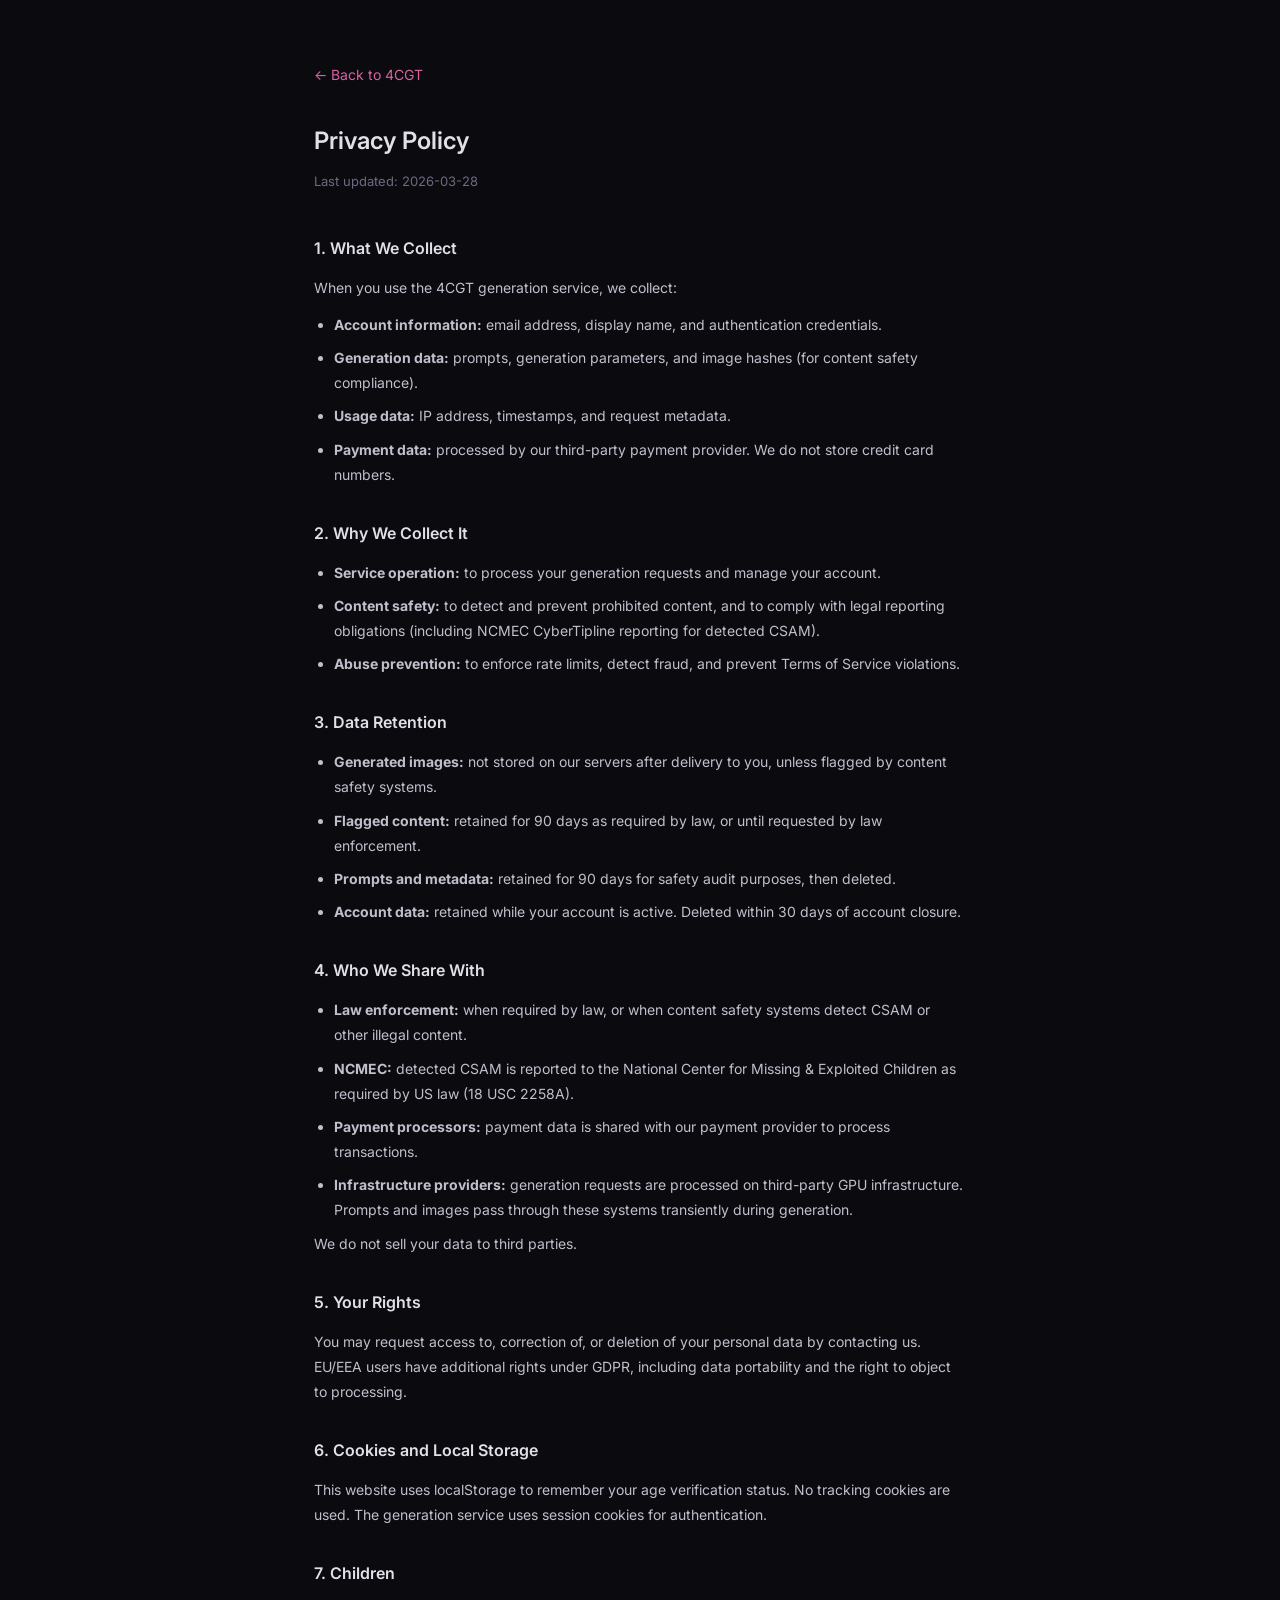
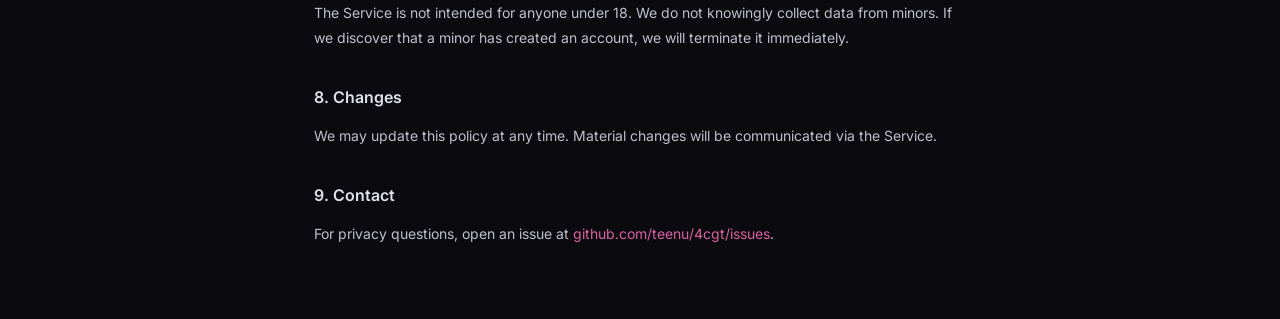
==== privacy.html @ 09c4e59b "feat: add age gate, legal pages, and AGPL source link - 18+ age verification modal (localStorage-bas" ====
<!DOCTYPE html>
<html lang="en">
<head>
<meta charset="UTF-8">
<meta name="viewport" content="width=device-width, initial-scale=1.0">
<title>Privacy Policy — 4CGT</title>
<link rel="preconnect" href="https://fonts.googleapis.com">
<link rel="preconnect" href="https://fonts.gstatic.com" crossorigin>
<link href="https://fonts.googleapis.com/css2?family=Inter:wght@300;400;500;600&display=swap" rel="stylesheet">
<style>
*{margin:0;padding:0;box-sizing:border-box}
body{font-family:'Inter',system-ui,sans-serif;background:#0a0a0f;color:#e0e0e8;line-height:1.8}
.container{max-width:700px;margin:0 auto;padding:60px 24px}
h1{font-size:24px;font-weight:600;margin-bottom:8px}
.updated{color:#6b6b80;font-size:13px;margin-bottom:40px}
h2{font-size:16px;font-weight:600;margin:32px 0 12px}
p,li{font-size:14px;color:#c0c0cc;margin-bottom:12px}
ul{padding-left:20px}
li{margin-bottom:8px}
a{color:#db61a2;text-decoration:none}
a:hover{text-decoration:underline}
.back{display:inline-block;margin-bottom:32px;font-size:14px}
</style>
</head>
<body>
<div class="container">
<a href="/" class="back">&larr; Back to 4CGT</a>
<h1>Privacy Policy</h1>
<p class="updated">Last updated: 2026-03-28</p>

<h2>1. What We Collect</h2>
<p>When you use the 4CGT generation service, we collect:</p>
<ul>
<li><strong>Account information:</strong> email address, display name, and authentication credentials.</li>
<li><strong>Generation data:</strong> prompts, generation parameters, and image hashes (for content safety compliance).</li>
<li><strong>Usage data:</strong> IP address, timestamps, and request metadata.</li>
<li><strong>Payment data:</strong> processed by our third-party payment provider. We do not store credit card numbers.</li>
</ul>

<h2>2. Why We Collect It</h2>
<ul>
<li><strong>Service operation:</strong> to process your generation requests and manage your account.</li>
<li><strong>Content safety:</strong> to detect and prevent prohibited content, and to comply with legal reporting obligations (including NCMEC CyberTipline reporting for detected CSAM).</li>
<li><strong>Abuse prevention:</strong> to enforce rate limits, detect fraud, and prevent Terms of Service violations.</li>
</ul>

<h2>3. Data Retention</h2>
<ul>
<li><strong>Generated images:</strong> not stored on our servers after delivery to you, unless flagged by content safety systems.</li>
<li><strong>Flagged content:</strong> retained for 90 days as required by law, or until requested by law enforcement.</li>
<li><strong>Prompts and metadata:</strong> retained for 90 days for safety audit purposes, then deleted.</li>
<li><strong>Account data:</strong> retained while your account is active. Deleted within 30 days of account closure.</li>
</ul>

<h2>4. Who We Share With</h2>
<ul>
<li><strong>Law enforcement:</strong> when required by law, or when content safety systems detect CSAM or other illegal content.</li>
<li><strong>NCMEC:</strong> detected CSAM is reported to the National Center for Missing & Exploited Children as required by US law (18 USC 2258A).</li>
<li><strong>Payment processors:</strong> payment data is shared with our payment provider to process transactions.</li>
<li><strong>Infrastructure providers:</strong> generation requests are processed on third-party GPU infrastructure. Prompts and images pass through these systems transiently during generation.</li>
</ul>
<p>We do not sell your data to third parties.</p>

<h2>5. Your Rights</h2>
<p>You may request access to, correction of, or deletion of your personal data by contacting us. EU/EEA users have additional rights under GDPR, including data portability and the right to object to processing.</p>

<h2>6. Cookies and Local Storage</h2>
<p>This website uses localStorage to remember your age verification status. No tracking cookies are used. The generation service uses session cookies for authentication.</p>

<h2>7. Children</h2>
<p>The Service is not intended for anyone under 18. We do not knowingly collect data from minors. If we discover that a minor has created an account, we will terminate it immediately.</p>

<h2>8. Changes</h2>
<p>We may update this policy at any time. Material changes will be communicated via the Service.</p>

<h2>9. Contact</h2>
<p>For privacy questions, open an issue at <a href="https://github.com/teenu/4cgt/issues">github.com/teenu/4cgt/issues</a>.</p>
</div>
</body>
</html>
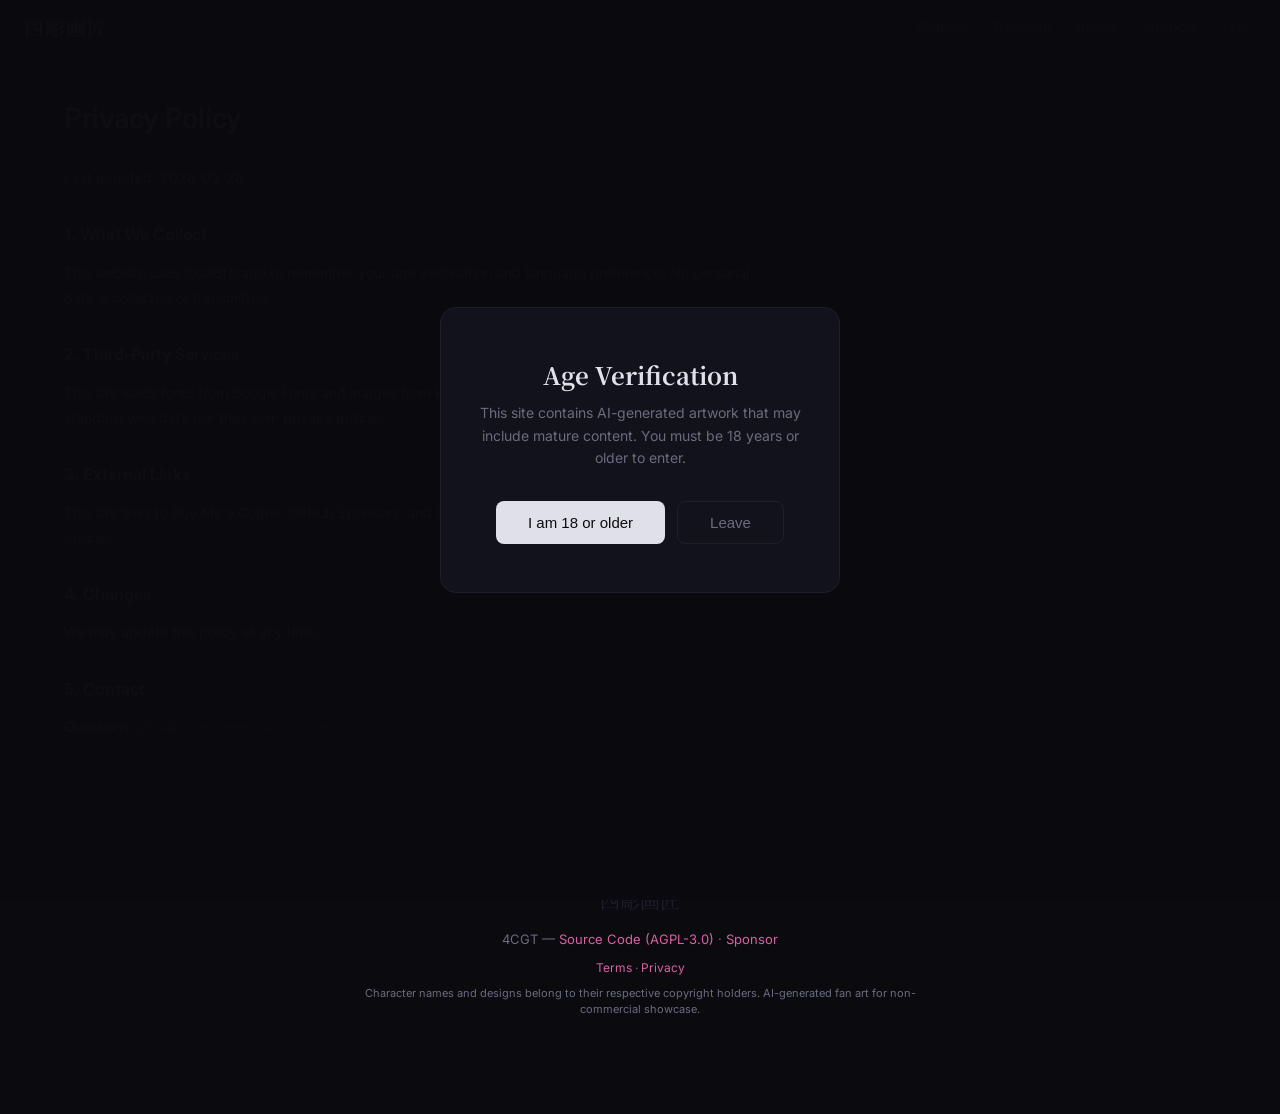
==== commit e01e3af8: "Transform site into SPA art gallery with full metadata Rewrite 4cgt.com as a single-page application" ====
--- a/privacy.html
+++ b/privacy.html
@@ -1,80 +1,12 @@
 <!DOCTYPE html>
-<html lang="en">
+<html>
 <head>
 <meta charset="UTF-8">
-<meta name="viewport" content="width=device-width, initial-scale=1.0">
 <title>Privacy Policy — 4CGT</title>
-<link rel="preconnect" href="https://fonts.googleapis.com">
-<link rel="preconnect" href="https://fonts.gstatic.com" crossorigin>
-<link href="https://fonts.googleapis.com/css2?family=Inter:wght@300;400;500;600&display=swap" rel="stylesheet">
-<style>
-*{margin:0;padding:0;box-sizing:border-box}
-body{font-family:'Inter',system-ui,sans-serif;background:#0a0a0f;color:#e0e0e8;line-height:1.8}
-.container{max-width:700px;margin:0 auto;padding:60px 24px}
-h1{font-size:24px;font-weight:600;margin-bottom:8px}
-.updated{color:#6b6b80;font-size:13px;margin-bottom:40px}
-h2{font-size:16px;font-weight:600;margin:32px 0 12px}
-p,li{font-size:14px;color:#c0c0cc;margin-bottom:12px}
-ul{padding-left:20px}
-li{margin-bottom:8px}
-a{color:#db61a2;text-decoration:none}
-a:hover{text-decoration:underline}
-.back{display:inline-block;margin-bottom:32px;font-size:14px}
-</style>
+<meta http-equiv="refresh" content="0;url=/#/privacy">
+<link rel="canonical" href="https://4cgt.com/#/privacy">
 </head>
 <body>
-<div class="container">
-<a href="/" class="back">&larr; Back to 4CGT</a>
-<h1>Privacy Policy</h1>
-<p class="updated">Last updated: 2026-03-28</p>
-
-<h2>1. What We Collect</h2>
-<p>When you use the 4CGT generation service, we collect:</p>
-<ul>
-<li><strong>Account information:</strong> email address, display name, and authentication credentials.</li>
-<li><strong>Generation data:</strong> prompts, generation parameters, and image hashes (for content safety compliance).</li>
-<li><strong>Usage data:</strong> IP address, timestamps, and request metadata.</li>
-<li><strong>Payment data:</strong> processed by our third-party payment provider. We do not store credit card numbers.</li>
-</ul>
-
-<h2>2. Why We Collect It</h2>
-<ul>
-<li><strong>Service operation:</strong> to process your generation requests and manage your account.</li>
-<li><strong>Content safety:</strong> to detect and prevent prohibited content, and to comply with legal reporting obligations (including NCMEC CyberTipline reporting for detected CSAM).</li>
-<li><strong>Abuse prevention:</strong> to enforce rate limits, detect fraud, and prevent Terms of Service violations.</li>
-</ul>
-
-<h2>3. Data Retention</h2>
-<ul>
-<li><strong>Generated images:</strong> not stored on our servers after delivery to you, unless flagged by content safety systems.</li>
-<li><strong>Flagged content:</strong> retained for 90 days as required by law, or until requested by law enforcement.</li>
-<li><strong>Prompts and metadata:</strong> retained for 90 days for safety audit purposes, then deleted.</li>
-<li><strong>Account data:</strong> retained while your account is active. Deleted within 30 days of account closure.</li>
-</ul>
-
-<h2>4. Who We Share With</h2>
-<ul>
-<li><strong>Law enforcement:</strong> when required by law, or when content safety systems detect CSAM or other illegal content.</li>
-<li><strong>NCMEC:</strong> detected CSAM is reported to the National Center for Missing & Exploited Children as required by US law (18 USC 2258A).</li>
-<li><strong>Payment processors:</strong> payment data is shared with our payment provider to process transactions.</li>
-<li><strong>Infrastructure providers:</strong> generation requests are processed on third-party GPU infrastructure. Prompts and images pass through these systems transiently during generation.</li>
-</ul>
-<p>We do not sell your data to third parties.</p>
-
-<h2>5. Your Rights</h2>
-<p>You may request access to, correction of, or deletion of your personal data by contacting us. EU/EEA users have additional rights under GDPR, including data portability and the right to object to processing.</p>
-
-<h2>6. Cookies and Local Storage</h2>
-<p>This website uses localStorage to remember your age verification status. No tracking cookies are used. The generation service uses session cookies for authentication.</p>
-
-<h2>7. Children</h2>
-<p>The Service is not intended for anyone under 18. We do not knowingly collect data from minors. If we discover that a minor has created an account, we will terminate it immediately.</p>
-
-<h2>8. Changes</h2>
-<p>We may update this policy at any time. Material changes will be communicated via the Service.</p>
-
-<h2>9. Contact</h2>
-<p>For privacy questions, open an issue at <a href="https://github.com/teenu/4cgt/issues">github.com/teenu/4cgt/issues</a>.</p>
-</div>
+<p>Redirecting to <a href="/#/privacy">Privacy Policy</a>...</p>
 </body>
 </html>
